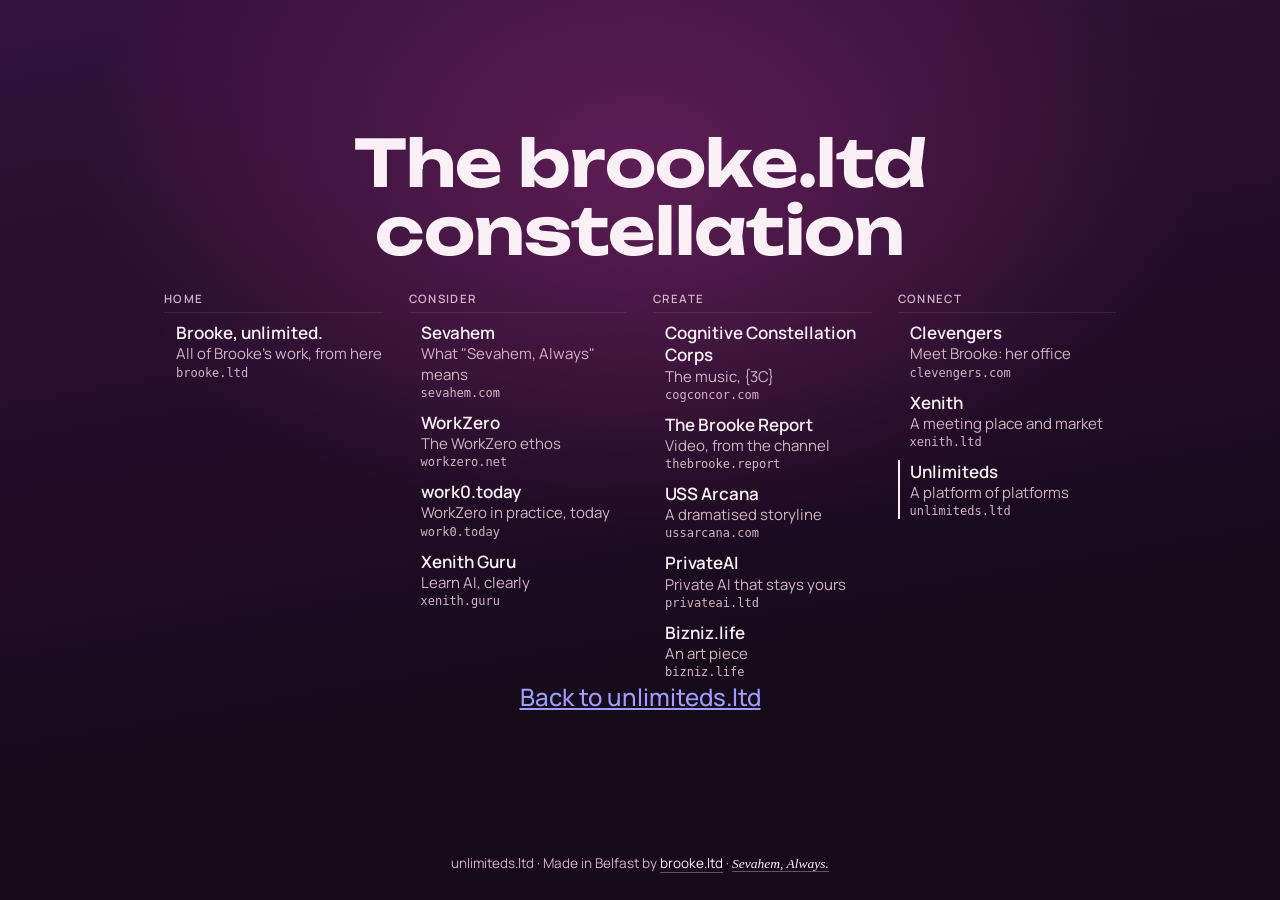
==== constellation/index.html @ 7f58b15d "The constellation index as Brooke accepted it (claude) Grouped under Consider / Create / Connect wit" ====
<!doctype html>
<html lang="en-GB">
<head>
<meta charset="utf-8">
<meta name="viewport" content="width=device-width, initial-scale=1">
<meta http-equiv="Content-Security-Policy" content="default-src 'none'; style-src 'self'; img-src 'self'; font-src 'self'; base-uri 'none'; form-action 'none'">
<meta name="referrer" content="no-referrer">
<title>The brooke.ltd constellation</title>
<meta name="description" content="The brooke.ltd constellation: every site in the family, grouped under Consider, Create and Connect, with brooke.ltd at home.">
<link rel="canonical" href="https://unlimiteds.ltd/constellation/">
<link rel="icon" href="/assets/icon.svg" type="image/svg+xml">
<meta property="og:title" content="The brooke.ltd constellation">
<meta property="og:description" content="The brooke.ltd constellation: every site in the family, grouped under Consider, Create and Connect, with brooke.ltd at home.">
<meta property="og:url" content="https://unlimiteds.ltd/constellation/">
<meta name="theme-color" content="#170a1b">
<link rel="stylesheet" href="/assets/site.css">
</head>
<body>
<main class="mapmain">
  <h1>The brooke.ltd constellation</h1>
  <nav class="constellation map" aria-label="The brooke.ltd constellation"><h2>Part of the brooke.ltd constellation</h2><div class="groups"><section><h3>Home</h3><ul><li><a href="https://brooke.ltd/"><b>Brooke, unlimited.</b><span class="w">All of Brooke's work, from here</span><small>brooke.ltd</small></a></li></ul></section><section><h3>Consider</h3><ul><li><a href="https://sevahem.com/"><b>Sevahem</b><span class="w">What &quot;Sevahem, Always&quot; means</span><small>sevahem.com</small></a></li><li><a href="https://workzero.net/"><b>WorkZero</b><span class="w">The WorkZero ethos</span><small>workzero.net</small></a></li><li><a href="https://work0.today/"><b>work0.today</b><span class="w">WorkZero in practice, today</span><small>work0.today</small></a></li><li><a href="https://xenith.guru/"><b>Xenith Guru</b><span class="w">Learn AI, clearly</span><small>xenith.guru</small></a></li></ul></section><section><h3>Create</h3><ul><li><a href="https://cogconcor.com/"><b>Cognitive Constellation Corps</b><span class="w">The music, {3C}</span><small>cogconcor.com</small></a></li><li><a href="https://thebrooke.report/"><b>The Brooke Report</b><span class="w">Video, from the channel</span><small>thebrooke.report</small></a></li><li><a href="https://ussarcana.com/"><b>USS Arcana</b><span class="w">A dramatised storyline</span><small>ussarcana.com</small></a></li><li><a href="https://privateai.ltd/"><b>PrivateAI</b><span class="w">Private AI that stays yours</span><small>privateai.ltd</small></a></li><li><a href="https://bizniz.life/"><b>Bizniz.life</b><span class="w">An art piece</span><small>bizniz.life</small></a></li></ul></section><section><h3>Connect</h3><ul><li><a href="https://clevengers.com/"><b>Clevengers</b><span class="w">Meet Brooke: her office</span><small>clevengers.com</small></a></li><li><a href="https://xenith.ltd/"><b>Xenith</b><span class="w">A meeting place and market</span><small>xenith.ltd</small></a></li><li><span class="here" aria-current="page"><b>Unlimiteds</b><span class="w">A platform of platforms</span><small>unlimiteds.ltd</small></span></li></ul></section></div></nav>
  <p class="tag"><a href="/">Back to unlimiteds.ltd</a></p>
</main>
<footer>unlimiteds.ltd &middot; Made in Belfast by <a href="https://brooke.ltd/">brooke.ltd</a> &middot; <a class="sign" href="https://sevahem.com/">Sevahem, Always.</a></footer>
</body>
</html>
---- assets/site.css ----
/* unlimiteds.ltd holding page. Generated by holding.mjs (estate-sites, claude). Edit the generator, not this file. */
/* Fonts: Unbounded and Manrope, SIL Open Font License 1.1, served from this site (licences in /assets/fonts). */
@font-face{font-family:"Unbounded";font-style:normal;font-weight:200 900;font-display:swap;src:url(/assets/fonts/unbounded.woff2) format("woff2")}
@font-face{font-family:"Manrope";font-style:normal;font-weight:200 800;font-display:swap;src:url(/assets/fonts/manrope.woff2) format("woff2")}
:root{--head:"Unbounded",ui-sans-serif,system-ui,sans-serif;--body:"Manrope",ui-sans-serif,system-ui,-apple-system,"Segoe UI",Roboto,Arial,sans-serif;--ground:#170a1b;--ground-2:#35123d;--glow:#5e1d55;--ink:#fbf0f6;--muted:#d2b3c6;--a:#ff8a6b;--b:#f1d27a;--b2:#c9a227;--pill:#f1d27a;--surface:rgba(255,255,255,.045);--line:rgba(255,255,255,.09);--pill-line:rgba(241,210,122,.45);--under:rgba(255,255,255,.3);color-scheme:dark}
*{box-sizing:border-box}
html{background:var(--ground)}
body{margin:0;color:var(--ink);font-family:var(--body);background:radial-gradient(900px 600px at 50% 18%,var(--glow) 0%,transparent 62%),linear-gradient(170deg,var(--ground-2),var(--ground) 70%);display:flex;flex-direction:column;min-height:100vh;-webkit-font-smoothing:antialiased}
main{flex:1;display:flex;flex-direction:column;align-items:center;justify-content:center;text-align:center;padding:56px 20px 32px}
.mark{width:168px;height:168px;margin-bottom:28px;overflow:visible}
.mark .core{animation:glow 3.5s ease-in-out infinite}
@keyframes drift-a{0%,100%{transform:translateX(0)}50%{transform:translateX(10px)}}
@keyframes drift-b{0%,100%{transform:translateX(0)}50%{transform:translateX(-10px)}}
@keyframes glow{0%,100%{opacity:1}50%{opacity:.55}}
.mark .ring-a{transform-origin:166px 256px;animation:drift-a 7s ease-in-out infinite}.mark .ring-b{transform-origin:346px 256px;animation:drift-b 7s ease-in-out infinite}
@media (prefers-reduced-motion:reduce){.mark *{animation:none!important;opacity:1}.mark .wave{opacity:0}}
.eyebrow{font-family:ui-monospace,"Cascadia Mono","SFMono-Regular",Consolas,monospace;font-size:14px;letter-spacing:.1em;color:var(--a);margin:0 0 10px}
.soon{display:inline-block;font-size:13px;font-weight:600;letter-spacing:.14em;text-transform:uppercase;color:var(--pill);border:1px solid var(--pill-line);border-radius:999px;padding:6px 14px;margin-bottom:22px}
h1{font-family:var(--head);font-size:clamp(34.4px,6.88vw,65px);line-height:1.05;margin:0 0 18px;letter-spacing:-.01em;font-weight:650;text-wrap:balance;max-width:14em}
.tag{font-family:var(--body);font-size:clamp(19px,2.6vw,24px);margin:0 0 14px;font-weight:500;max-width:30em;text-wrap:balance}
.tag.serif{font-size:clamp(24px,3.4vw,32px)}
.lede{max-width:34em;color:var(--muted);font-size:17px;line-height:1.6;margin:0 auto 40px;text-wrap:pretty}
.points{display:grid;grid-template-columns:repeat(3,minmax(0,220px));gap:16px;justify-content:center;width:100%;margin:0;padding:0;list-style:none}
.point{background:var(--surface);border:1px solid var(--line);border-radius:14px;padding:18px 18px 16px;text-align:left}
.point b{display:block;font-family:var(--head);font-size:16px;font-weight:600;margin-bottom:4px}
.point b i{font-style:normal;color:var(--a);margin-right:6px}
.point p{margin:0;color:var(--muted);font-size:14.5px;line-height:1.5}
.onward{margin:28px auto 0;max-width:40em;color:var(--muted);font-size:15.5px;line-height:1.7;text-wrap:balance}
.onward a{color:var(--ink);text-decoration:none;border-bottom:1px solid var(--under);overflow-wrap:anywhere}
.onward a:hover{border-bottom-color:var(--ink)}
nav.constellation{width:100%;max-width:62rem;margin:40px auto 0;padding:26px 20px 0;border-top:1px solid var(--line);text-align:left}
nav.constellation h2{font-family:var(--body);font-size:12px;font-weight:600;letter-spacing:.14em;text-transform:uppercase;color:var(--muted);margin:0 0 16px;text-align:center}
nav.constellation h2 a{color:inherit;text-decoration:none;border-bottom:1px solid var(--under)}
nav.constellation h2 a:hover{color:var(--ink)}
nav.constellation .groups{display:grid;grid-template-columns:repeat(auto-fit,minmax(min(100%,12.5rem),1fr));gap:18px 26px}
nav.constellation section{min-width:0}
nav.constellation h3{font-family:var(--body);font-size:11.5px;font-weight:600;letter-spacing:.12em;text-transform:uppercase;color:var(--muted);margin:0 0 8px;padding-bottom:6px;border-bottom:1px solid var(--line)}
nav.constellation ul{list-style:none;margin:0;padding:0;display:grid;gap:10px}
nav.constellation li a,nav.constellation li .here{display:block;text-decoration:none;color:var(--ink);padding:1px 0 1px 10px;border-left:2px solid transparent}
nav.constellation li .here{border-left-color:var(--ink)}
nav.constellation b{display:block;font-weight:600;font-size:14.5px;line-height:1.3}
nav.constellation .w{display:block;color:var(--muted);font-size:13.5px;line-height:1.35}
nav.constellation small{display:block;font-family:ui-monospace,"Cascadia Mono","SFMono-Regular",Consolas,monospace;font-size:12px;color:var(--muted);margin-top:1px}
nav.constellation li a:hover b{text-decoration:underline;text-underline-offset:3px}
nav.constellation li a:focus-visible{outline:2px solid var(--ink);outline-offset:2px;border-radius:2px}
nav.constellation.map{border-top:0;margin-top:8px;padding-top:0}
nav.constellation.map h2{display:none}
nav.constellation.map b{font-size:17px}
nav.constellation.map .w{font-size:15px}
footer a.sign{border-bottom:1px solid var(--under)}
footer{text-align:center;color:var(--muted);font-size:13.5px;padding:22px 20px 28px}
footer a{color:var(--ink);text-decoration:none;border-bottom:1px solid var(--under)}
footer .sign{font-family:"Iowan Old Style", "Palatino Linotype", Palatino, "Book Antiqua", Georgia, serif;font-style:italic}
a:focus-visible{outline:2px solid var(--b);outline-offset:3px;border-radius:2px}
@media (max-width:720px){.points{grid-template-columns:1fr;max-width:360px}.mark{width:132px;height:132px}}
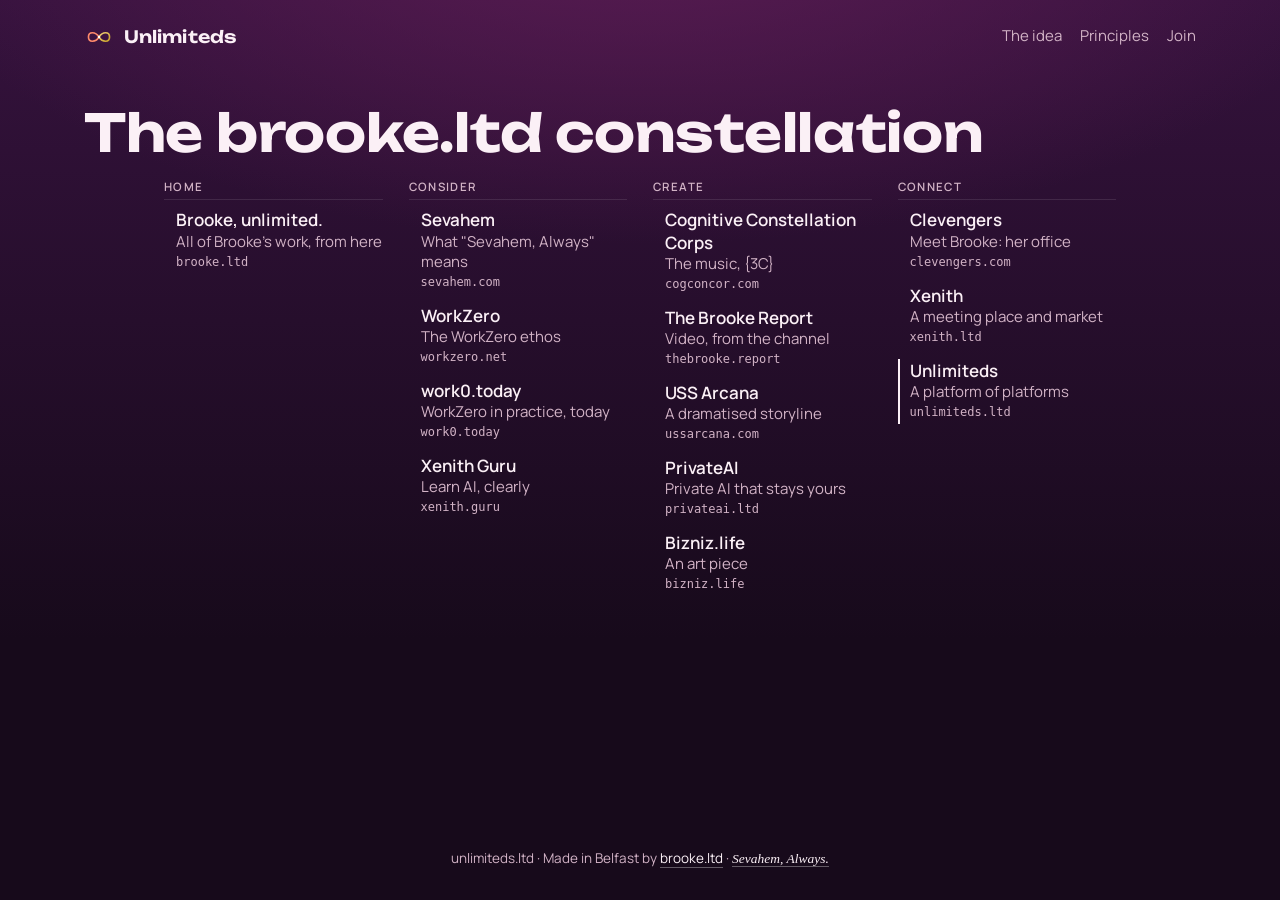
==== commit f5988908: "unlimiteds.ltd v1: a platform of platforms (claude) Built by estate-sites from Brooke's words and he" ====
--- a/constellation/index.html
+++ b/constellation/index.html
@@ -5,22 +5,27 @@
 <meta name="viewport" content="width=device-width, initial-scale=1">
 <meta http-equiv="Content-Security-Policy" content="default-src 'none'; style-src 'self'; img-src 'self'; font-src 'self'; base-uri 'none'; form-action 'none'">
 <meta name="referrer" content="no-referrer">
-<title>The brooke.ltd constellation</title>
+<title>The brooke.ltd constellation · Unlimiteds</title>
 <meta name="description" content="The brooke.ltd constellation: every site in the family, grouped under Consider, Create and Connect, with brooke.ltd at home.">
 <link rel="canonical" href="https://unlimiteds.ltd/constellation/">
 <link rel="icon" href="/assets/icon.svg" type="image/svg+xml">
-<meta property="og:title" content="The brooke.ltd constellation">
+<meta property="og:title" content="The brooke.ltd constellation · Unlimiteds">
 <meta property="og:description" content="The brooke.ltd constellation: every site in the family, grouped under Consider, Create and Connect, with brooke.ltd at home.">
 <meta property="og:url" content="https://unlimiteds.ltd/constellation/">
 <meta name="theme-color" content="#170a1b">
 <link rel="stylesheet" href="/assets/site.css">
 </head>
 <body>
-<main class="mapmain">
-  <h1>The brooke.ltd constellation</h1>
-  <nav class="constellation map" aria-label="The brooke.ltd constellation"><h2>Part of the brooke.ltd constellation</h2><div class="groups"><section><h3>Home</h3><ul><li><a href="https://brooke.ltd/"><b>Brooke, unlimited.</b><span class="w">All of Brooke's work, from here</span><small>brooke.ltd</small></a></li></ul></section><section><h3>Consider</h3><ul><li><a href="https://sevahem.com/"><b>Sevahem</b><span class="w">What &quot;Sevahem, Always&quot; means</span><small>sevahem.com</small></a></li><li><a href="https://workzero.net/"><b>WorkZero</b><span class="w">The WorkZero ethos</span><small>workzero.net</small></a></li><li><a href="https://work0.today/"><b>work0.today</b><span class="w">WorkZero in practice, today</span><small>work0.today</small></a></li><li><a href="https://xenith.guru/"><b>Xenith Guru</b><span class="w">Learn AI, clearly</span><small>xenith.guru</small></a></li></ul></section><section><h3>Create</h3><ul><li><a href="https://cogconcor.com/"><b>Cognitive Constellation Corps</b><span class="w">The music, {3C}</span><small>cogconcor.com</small></a></li><li><a href="https://thebrooke.report/"><b>The Brooke Report</b><span class="w">Video, from the channel</span><small>thebrooke.report</small></a></li><li><a href="https://ussarcana.com/"><b>USS Arcana</b><span class="w">A dramatised storyline</span><small>ussarcana.com</small></a></li><li><a href="https://privateai.ltd/"><b>PrivateAI</b><span class="w">Private AI that stays yours</span><small>privateai.ltd</small></a></li><li><a href="https://bizniz.life/"><b>Bizniz.life</b><span class="w">An art piece</span><small>bizniz.life</small></a></li></ul></section><section><h3>Connect</h3><ul><li><a href="https://clevengers.com/"><b>Clevengers</b><span class="w">Meet Brooke: her office</span><small>clevengers.com</small></a></li><li><a href="https://xenith.ltd/"><b>Xenith</b><span class="w">A meeting place and market</span><small>xenith.ltd</small></a></li><li><span class="here" aria-current="page"><b>Unlimiteds</b><span class="w">A platform of platforms</span><small>unlimiteds.ltd</small></span></li></ul></section></div></nav>
-  <p class="tag"><a href="/">Back to unlimiteds.ltd</a></p>
+<a class="skip" href="#main">Skip to content</a>
+<header class="top">
+<a class="brand" href="/"><svg class="" viewBox="0 0 512 512" aria-hidden="true" focusable="false" xmlns="http://www.w3.org/2000/svg"><defs><linearGradient id="g-brand" x1="0" y1="0" x2="1" y2="1"><stop offset="0" stop-color="#f1d27a"/><stop offset="1" stop-color="#c9a227"/></linearGradient></defs><path class="ring-a" d="M256 256 C 196 160, 76 160, 76 256 C 76 352, 196 352, 256 256" fill="none" stroke="#ff8a6b" stroke-width="28" stroke-linecap="round"/><path class="ring-b" d="M256 256 C 316 160, 436 160, 436 256 C 436 352, 316 352, 256 256" fill="none" stroke="url(#g-brand)" stroke-width="28" stroke-linecap="round"/><circle class="core" cx="256" cy="256" r="20" fill="#ffffff"/></svg><span>Unlimiteds</span></a>
+<nav class="site" aria-label="Unlimiteds"><ul><li><a href="/idea/">The idea</a></li><li><a href="/principles/">Principles</a></li><li><a href="/join/">Join</a></li></ul></nav>
+</header>
+<main id="main" tabindex="-1">
+<h1>The brooke.ltd constellation</h1>
+<nav class="constellation map" aria-label="The brooke.ltd constellation"><h2>Part of the brooke.ltd constellation</h2><div class="groups"><section><h3>Home</h3><ul><li><a href="https://brooke.ltd/"><b>Brooke, unlimited.</b><span class="w">All of Brooke's work, from here</span><small>brooke.ltd</small></a></li></ul></section><section><h3>Consider</h3><ul><li><a href="https://sevahem.com/"><b>Sevahem</b><span class="w">What &quot;Sevahem, Always&quot; means</span><small>sevahem.com</small></a></li><li><a href="https://workzero.net/"><b>WorkZero</b><span class="w">The WorkZero ethos</span><small>workzero.net</small></a></li><li><a href="https://work0.today/"><b>work0.today</b><span class="w">WorkZero in practice, today</span><small>work0.today</small></a></li><li><a href="https://xenith.guru/"><b>Xenith Guru</b><span class="w">Learn AI, clearly</span><small>xenith.guru</small></a></li></ul></section><section><h3>Create</h3><ul><li><a href="https://cogconcor.com/"><b>Cognitive Constellation Corps</b><span class="w">The music, {3C}</span><small>cogconcor.com</small></a></li><li><a href="https://thebrooke.report/"><b>The Brooke Report</b><span class="w">Video, from the channel</span><small>thebrooke.report</small></a></li><li><a href="https://ussarcana.com/"><b>USS Arcana</b><span class="w">A dramatised storyline</span><small>ussarcana.com</small></a></li><li><a href="https://privateai.ltd/"><b>PrivateAI</b><span class="w">Private AI that stays yours</span><small>privateai.ltd</small></a></li><li><a href="https://bizniz.life/"><b>Bizniz.life</b><span class="w">An art piece</span><small>bizniz.life</small></a></li></ul></section><section><h3>Connect</h3><ul><li><a href="https://clevengers.com/"><b>Clevengers</b><span class="w">Meet Brooke: her office</span><small>clevengers.com</small></a></li><li><a href="https://xenith.ltd/"><b>Xenith</b><span class="w">A meeting place and market</span><small>xenith.ltd</small></a></li><li><span class="here" aria-current="page"><b>Unlimiteds</b><span class="w">A platform of platforms</span><small>unlimiteds.ltd</small></span></li></ul></section></div></nav>
 </main>
+
 <footer>unlimiteds.ltd &middot; Made in Belfast by <a href="https://brooke.ltd/">brooke.ltd</a> &middot; <a class="sign" href="https://sevahem.com/">Sevahem, Always.</a></footer>
 </body>
 </html>
--- a/assets/site.css
+++ b/assets/site.css
@@ -1,33 +1,85 @@
-/* unlimiteds.ltd holding page. Generated by holding.mjs (estate-sites, claude). Edit the generator, not this file. */
+/* unlimiteds.ltd. Generated by site.mjs (estate-sites, claude). Edit the generator or the content module, not this file. */
 /* Fonts: Unbounded and Manrope, SIL Open Font License 1.1, served from this site (licences in /assets/fonts). */
 @font-face{font-family:"Unbounded";font-style:normal;font-weight:200 900;font-display:swap;src:url(/assets/fonts/unbounded.woff2) format("woff2")}
 @font-face{font-family:"Manrope";font-style:normal;font-weight:200 800;font-display:swap;src:url(/assets/fonts/manrope.woff2) format("woff2")}
-:root{--head:"Unbounded",ui-sans-serif,system-ui,sans-serif;--body:"Manrope",ui-sans-serif,system-ui,-apple-system,"Segoe UI",Roboto,Arial,sans-serif;--ground:#170a1b;--ground-2:#35123d;--glow:#5e1d55;--ink:#fbf0f6;--muted:#d2b3c6;--a:#ff8a6b;--b:#f1d27a;--b2:#c9a227;--pill:#f1d27a;--surface:rgba(255,255,255,.045);--line:rgba(255,255,255,.09);--pill-line:rgba(241,210,122,.45);--under:rgba(255,255,255,.3);color-scheme:dark}
+:root{--head:"Unbounded",ui-sans-serif,system-ui,sans-serif;--body:"Manrope",ui-sans-serif,system-ui,-apple-system,"Segoe UI",Roboto,Arial,sans-serif;--mono:ui-monospace,"Cascadia Mono","SFMono-Regular",Consolas,monospace;--ground:#170a1b;--ground-2:#35123d;--glow:#5e1d55;--ink:#fbf0f6;--muted:#d2b3c6;--a:#ff8a6b;--b:#f1d27a;--b2:#c9a227;--pill:#f1d27a;--surface:rgba(255,255,255,.045);--surface-2:rgba(255,255,255,.075);--line:rgba(255,255,255,.1);--under:rgba(255,255,255,.32);--wide:72rem;--read:40rem;color-scheme:dark}
 *{box-sizing:border-box}
-html{background:var(--ground)}
-body{margin:0;color:var(--ink);font-family:var(--body);background:radial-gradient(900px 600px at 50% 18%,var(--glow) 0%,transparent 62%),linear-gradient(170deg,var(--ground-2),var(--ground) 70%);display:flex;flex-direction:column;min-height:100vh;-webkit-font-smoothing:antialiased}
-main{flex:1;display:flex;flex-direction:column;align-items:center;justify-content:center;text-align:center;padding:56px 20px 32px}
-.mark{width:168px;height:168px;margin-bottom:28px;overflow:visible}
+html{background:var(--ground);-webkit-text-size-adjust:100%}
+body{margin:0;color:var(--ink);font-family:var(--body);font-size:17px;line-height:1.65;background:radial-gradient(1100px 520px at 50% -120px,var(--glow) 0%,transparent 70%),linear-gradient(180deg,var(--ground-2),var(--ground) 640px);background-repeat:no-repeat;min-height:100vh;display:flex;flex-direction:column;-webkit-font-smoothing:antialiased}
+a{color:inherit}
+a:focus-visible{outline:2px solid var(--b);outline-offset:3px;border-radius:3px}
+.skip{position:absolute;left:12px;top:-60px;background:var(--ink);color:var(--ground);padding:8px 14px;border-radius:8px;text-decoration:none;font-weight:600;z-index:9}
+.skip:focus{top:12px}
+header.top{width:100%;max-width:var(--wide);margin:0 auto;padding:18px 20px;display:flex;align-items:center;justify-content:space-between;gap:12px 24px;flex-wrap:wrap}
+.brand{display:flex;align-items:center;gap:10px;text-decoration:none;font-family:var(--head);font-weight:600;font-size:17px;letter-spacing:.005em}
+.brand svg{width:30px;height:30px;flex:none}
+nav.site ul{list-style:none;margin:0;padding:0;display:flex;flex-wrap:wrap;gap:4px 18px;font-size:15px}
+nav.site a{text-decoration:none;color:var(--muted);padding:6px 0;display:inline-block;border-bottom:1px solid transparent}
+nav.site a:hover{color:var(--ink);border-bottom-color:var(--under)}
+nav.site a[aria-current]{color:var(--ink);border-bottom-color:var(--a)}
+main{flex:1;width:100%;max-width:var(--wide);margin:0 auto;padding:20px 20px 40px}
+main:focus{outline:none}
+h1,h2,h3{font-family:var(--head);line-height:1.12;letter-spacing:-.005em;text-wrap:balance}
+h1{font-size:clamp(29.2px,4.82vw,52px);font-weight:650;margin:.2em 0 .35em;max-width:18em}
+h2{font-size:clamp(23px,3vw,30px);font-weight:600;margin:2.2em 0 .6em}
+h3{font-size:19px;font-weight:600;margin:1.6em 0 .4em}
+p{margin:0 0 1em}
+.read{max-width:var(--read)}
+.lede{font-size:clamp(18px,2.1vw,21px);line-height:1.55;color:var(--ink);max-width:36em}
+.muted{color:var(--muted)}
+.eyebrow{font-family:var(--mono);font-size:13px;letter-spacing:.1em;color:var(--a);margin:0}
+.crumbs{font-size:14px;color:var(--muted);margin:6px 0 0}
+.crumbs a{color:var(--muted);text-decoration:none;border-bottom:1px solid var(--line)}
+.crumbs a:hover{color:var(--ink)}
+.hero{display:flex;flex-direction:column;align-items:flex-start;padding:28px 0 8px}
+.hero .mark{width:120px;height:120px;margin:0 0 18px;overflow:visible}
 .mark .core{animation:glow 3.5s ease-in-out infinite}
 @keyframes drift-a{0%,100%{transform:translateX(0)}50%{transform:translateX(10px)}}
 @keyframes drift-b{0%,100%{transform:translateX(0)}50%{transform:translateX(-10px)}}
 @keyframes glow{0%,100%{opacity:1}50%{opacity:.55}}
 .mark .ring-a{transform-origin:166px 256px;animation:drift-a 7s ease-in-out infinite}.mark .ring-b{transform-origin:346px 256px;animation:drift-b 7s ease-in-out infinite}
 @media (prefers-reduced-motion:reduce){.mark *{animation:none!important;opacity:1}.mark .wave{opacity:0}}
-.eyebrow{font-family:ui-monospace,"Cascadia Mono","SFMono-Regular",Consolas,monospace;font-size:14px;letter-spacing:.1em;color:var(--a);margin:0 0 10px}
-.soon{display:inline-block;font-size:13px;font-weight:600;letter-spacing:.14em;text-transform:uppercase;color:var(--pill);border:1px solid var(--pill-line);border-radius:999px;padding:6px 14px;margin-bottom:22px}
-h1{font-family:var(--head);font-size:clamp(34.4px,6.88vw,65px);line-height:1.05;margin:0 0 18px;letter-spacing:-.01em;font-weight:650;text-wrap:balance;max-width:14em}
-.tag{font-family:var(--body);font-size:clamp(19px,2.6vw,24px);margin:0 0 14px;font-weight:500;max-width:30em;text-wrap:balance}
-.tag.serif{font-size:clamp(24px,3.4vw,32px)}
-.lede{max-width:34em;color:var(--muted);font-size:17px;line-height:1.6;margin:0 auto 40px;text-wrap:pretty}
-.points{display:grid;grid-template-columns:repeat(3,minmax(0,220px));gap:16px;justify-content:center;width:100%;margin:0;padding:0;list-style:none}
-.point{background:var(--surface);border:1px solid var(--line);border-radius:14px;padding:18px 18px 16px;text-align:left}
-.point b{display:block;font-family:var(--head);font-size:16px;font-weight:600;margin-bottom:4px}
-.point b i{font-style:normal;color:var(--a);margin-right:6px}
-.point p{margin:0;color:var(--muted);font-size:14.5px;line-height:1.5}
-.onward{margin:28px auto 0;max-width:40em;color:var(--muted);font-size:15.5px;line-height:1.7;text-wrap:balance}
-.onward a{color:var(--ink);text-decoration:none;border-bottom:1px solid var(--under);overflow-wrap:anywhere}
-.onward a:hover{border-bottom-color:var(--ink)}
+.doors{display:grid;grid-template-columns:repeat(auto-fit,minmax(min(100%,250px),1fr));gap:16px;margin:28px 0 8px;padding:0;list-style:none}
+.door{background:var(--surface);border:1px solid var(--line);border-radius:16px;padding:20px 20px 18px;display:flex;flex-direction:column;gap:6px}
+.door a{text-decoration:none}
+.door h2,.door h3{margin:0;font-size:20px}
+.door h2 a::after,.door h3 a::after{content:" \2192";color:var(--a)}
+.door p{margin:0;color:var(--muted);font-size:15.5px;line-height:1.55}
+.grid{list-style:none;margin:18px 0 0;padding:0;display:grid;grid-template-columns:repeat(auto-fill,minmax(min(100%,168px),1fr));gap:22px 18px}
+.card a{text-decoration:none;display:block}
+.card img,.card .tile{width:100%;height:auto;aspect-ratio:1/1;border-radius:8px;display:block;background:var(--surface-2);border:1px solid var(--line);object-fit:cover}
+.card .tile{display:flex;align-items:center;justify-content:center;padding:14px;text-align:center;font-family:var(--head);font-size:15px;line-height:1.25;color:var(--ink)}
+.card b{display:block;font-family:var(--head);font-weight:600;font-size:15.5px;line-height:1.3;margin-top:9px}
+.card a:hover b{text-decoration:underline;text-decoration-color:var(--a);text-underline-offset:3px}
+.card span{display:block;color:var(--muted);font-size:13.5px;line-height:1.4;margin-top:2px}
+.card span.badge{display:inline-block;color:var(--a);font-size:11.5px;margin-top:6px}
+.badge{font-family:var(--mono);font-size:11.5px;letter-spacing:.06em;color:var(--a);border:1px solid var(--line);border-radius:999px;padding:1px 8px;display:inline-block;margin-top:5px}
+.release{display:grid;grid-template-columns:minmax(0,340px) minmax(0,1fr);gap:28px 40px;align-items:start;margin-top:14px}
+.release .cover img,.release .cover .tile{width:100%;height:auto;aspect-ratio:1/1;border-radius:10px;border:1px solid var(--line);display:block;background:var(--surface-2)}
+.release .cover .tile{display:flex;align-items:center;justify-content:center;padding:24px;text-align:center;font-family:var(--head);font-size:22px;line-height:1.2}
+.release h1{margin-top:.05em}
+dl.facts{display:grid;grid-template-columns:fit-content(13em) minmax(0,1fr);gap:4px 16px;margin:14px 0 18px;font-size:15px}
+dl.facts dt{color:var(--muted)}
+dl.facts dd{margin:0;font-variant-numeric:tabular-nums;overflow-wrap:anywhere}
+ul.links{list-style:none;margin:6px 0 0;padding:0;display:flex;flex-wrap:wrap;gap:8px}
+ul.links a{display:inline-block;text-decoration:none;border:1px solid var(--line);background:var(--surface);border-radius:999px;padding:6px 14px;font-size:14.5px}
+ul.links a:hover{border-color:var(--a)}
+figure.words{margin:26px 0;padding:4px 0 4px 20px;border-left:2px solid var(--a);max-width:var(--read)}
+figure.words blockquote{margin:0}
+figure.words p{margin:0 0 .7em}
+figure.words figcaption{color:var(--muted);font-size:14px;margin-top:10px}
+ol.tracks{margin:10px 0 0;padding:0;list-style:none;max-width:var(--read);counter-reset:t}
+ol.tracks li{display:flex;gap:12px;align-items:baseline;padding:7px 0;border-bottom:1px solid var(--line);font-size:15.5px}
+ol.tracks li::before{counter-increment:t;content:counter(t);color:var(--muted);font-variant-numeric:tabular-nums;min-width:1.6em;text-align:right;font-size:14px}
+ol.tracks .t{flex:1}
+ol.tracks .d{color:var(--muted);font-variant-numeric:tabular-nums;font-size:14px}
+.pager{display:flex;justify-content:space-between;gap:16px;flex-wrap:wrap;margin:40px 0 0;padding-top:16px;border-top:1px solid var(--line);font-size:15px}
+.pager a{text-decoration:none;color:var(--muted)}
+.pager a:hover{color:var(--ink)}
+.note{font-size:14.5px;color:var(--muted);max-width:var(--read)}
+.inline a,.read a,.lede a,.note a,dl.facts a{text-decoration:none;border-bottom:1px solid var(--under)}
+.inline a:hover,.read a:hover,.note a:hover,dl.facts a:hover{border-bottom-color:var(--ink)}
+hr.soft{border:0;border-top:1px solid var(--line);margin:40px 0}
 nav.constellation{width:100%;max-width:62rem;margin:40px auto 0;padding:26px 20px 0;border-top:1px solid var(--line);text-align:left}
 nav.constellation h2{font-family:var(--body);font-size:12px;font-weight:600;letter-spacing:.14em;text-transform:uppercase;color:var(--muted);margin:0 0 16px;text-align:center}
 nav.constellation h2 a{color:inherit;text-decoration:none;border-bottom:1px solid var(--under)}
@@ -48,8 +100,18 @@
 nav.constellation.map b{font-size:17px}
 nav.constellation.map .w{font-size:15px}
 footer a.sign{border-bottom:1px solid var(--under)}
-footer{text-align:center;color:var(--muted);font-size:13.5px;padding:22px 20px 28px}
+footer{text-align:center;color:var(--muted);font-size:13.5px;padding:18px 20px 30px}
 footer a{color:var(--ink);text-decoration:none;border-bottom:1px solid var(--under)}
 footer .sign{font-family:"Iowan Old Style", "Palatino Linotype", Palatino, "Book Antiqua", Georgia, serif;font-style:italic}
-a:focus-visible{outline:2px solid var(--b);outline-offset:3px;border-radius:2px}
-@media (max-width:720px){.points{grid-template-columns:1fr;max-width:360px}.mark{width:132px;height:132px}}
+@media (max-width:760px){.release{grid-template-columns:1fr}.release .cover{max-width:340px}header.top{padding:14px 20px}.hero .mark{width:96px;height:96px}}
+.grid.platforms{grid-template-columns:repeat(auto-fill,minmax(min(100%,240px),1fr))}
+.card.platform a{display:flex;flex-direction:column;gap:4px;padding:16px 18px;height:100%;background:var(--surface);border:1px solid var(--line);border-radius:14px}
+.card.platform a:hover{border-color:var(--a)}
+.card.platform b{margin-top:0}
+.card.platform b{font-family:var(--body);font-weight:800;font-size:17px;color:var(--ink)}
+.card.platform .words{color:var(--a);font-size:15px}
+.card.platform .domain{font-family:var(--mono);font-size:13px;color:var(--muted)}
+figure.words.brief{border-left:0;padding-left:0;margin:22px 0 0}
+figure.words.subtitle p{font-family:var(--head);font-size:17px}
+figure.words.brief p{font-family:var(--head);font-size:clamp(18px,2.4vw,23px);line-height:1.45;color:var(--ink)}
+h2 .n{font-family:var(--mono);color:var(--a);font-size:.8em;margin-right:.3em}
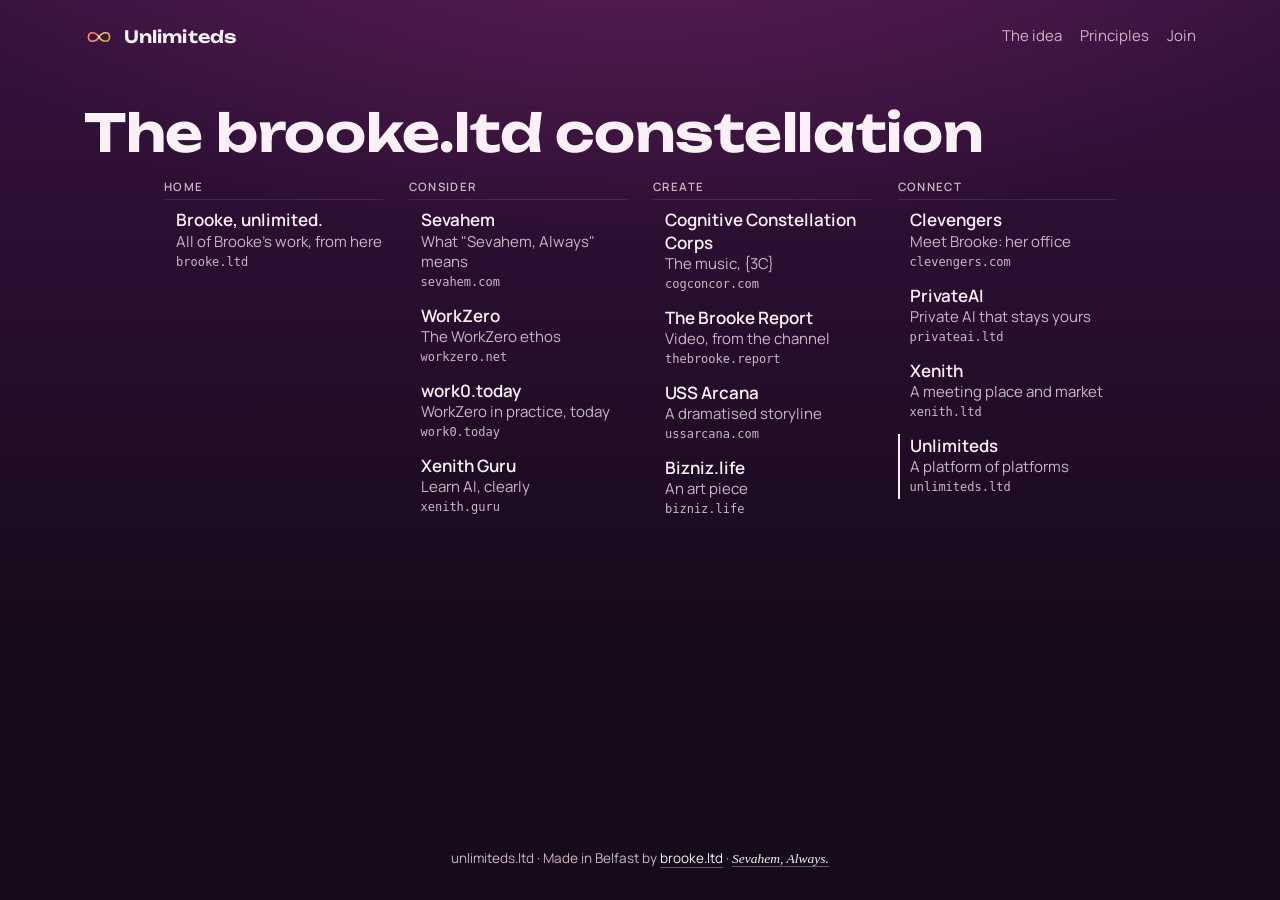
==== commit 7893e47e: "rebuilt: the constellation index moves PrivateAI to Connect, under Clevengers (claude) Built from es" ====
--- a/constellation/index.html
+++ b/constellation/index.html
@@ -23,7 +23,7 @@
 </header>
 <main id="main" tabindex="-1">
 <h1>The brooke.ltd constellation</h1>
-<nav class="constellation map" aria-label="The brooke.ltd constellation"><h2>Part of the brooke.ltd constellation</h2><div class="groups"><section><h3>Home</h3><ul><li><a href="https://brooke.ltd/"><b>Brooke, unlimited.</b><span class="w">All of Brooke's work, from here</span><small>brooke.ltd</small></a></li></ul></section><section><h3>Consider</h3><ul><li><a href="https://sevahem.com/"><b>Sevahem</b><span class="w">What &quot;Sevahem, Always&quot; means</span><small>sevahem.com</small></a></li><li><a href="https://workzero.net/"><b>WorkZero</b><span class="w">The WorkZero ethos</span><small>workzero.net</small></a></li><li><a href="https://work0.today/"><b>work0.today</b><span class="w">WorkZero in practice, today</span><small>work0.today</small></a></li><li><a href="https://xenith.guru/"><b>Xenith Guru</b><span class="w">Learn AI, clearly</span><small>xenith.guru</small></a></li></ul></section><section><h3>Create</h3><ul><li><a href="https://cogconcor.com/"><b>Cognitive Constellation Corps</b><span class="w">The music, {3C}</span><small>cogconcor.com</small></a></li><li><a href="https://thebrooke.report/"><b>The Brooke Report</b><span class="w">Video, from the channel</span><small>thebrooke.report</small></a></li><li><a href="https://ussarcana.com/"><b>USS Arcana</b><span class="w">A dramatised storyline</span><small>ussarcana.com</small></a></li><li><a href="https://privateai.ltd/"><b>PrivateAI</b><span class="w">Private AI that stays yours</span><small>privateai.ltd</small></a></li><li><a href="https://bizniz.life/"><b>Bizniz.life</b><span class="w">An art piece</span><small>bizniz.life</small></a></li></ul></section><section><h3>Connect</h3><ul><li><a href="https://clevengers.com/"><b>Clevengers</b><span class="w">Meet Brooke: her office</span><small>clevengers.com</small></a></li><li><a href="https://xenith.ltd/"><b>Xenith</b><span class="w">A meeting place and market</span><small>xenith.ltd</small></a></li><li><span class="here" aria-current="page"><b>Unlimiteds</b><span class="w">A platform of platforms</span><small>unlimiteds.ltd</small></span></li></ul></section></div></nav>
+<nav class="constellation map" aria-label="The brooke.ltd constellation"><h2>Part of the brooke.ltd constellation</h2><div class="groups"><section><h3>Home</h3><ul><li><a href="https://brooke.ltd/"><b>Brooke, unlimited.</b><span class="w">All of Brooke's work, from here</span><small>brooke.ltd</small></a></li></ul></section><section><h3>Consider</h3><ul><li><a href="https://sevahem.com/"><b>Sevahem</b><span class="w">What &quot;Sevahem, Always&quot; means</span><small>sevahem.com</small></a></li><li><a href="https://workzero.net/"><b>WorkZero</b><span class="w">The WorkZero ethos</span><small>workzero.net</small></a></li><li><a href="https://work0.today/"><b>work0.today</b><span class="w">WorkZero in practice, today</span><small>work0.today</small></a></li><li><a href="https://xenith.guru/"><b>Xenith Guru</b><span class="w">Learn AI, clearly</span><small>xenith.guru</small></a></li></ul></section><section><h3>Create</h3><ul><li><a href="https://cogconcor.com/"><b>Cognitive Constellation Corps</b><span class="w">The music, {3C}</span><small>cogconcor.com</small></a></li><li><a href="https://thebrooke.report/"><b>The Brooke Report</b><span class="w">Video, from the channel</span><small>thebrooke.report</small></a></li><li><a href="https://ussarcana.com/"><b>USS Arcana</b><span class="w">A dramatised storyline</span><small>ussarcana.com</small></a></li><li><a href="https://bizniz.life/"><b>Bizniz.life</b><span class="w">An art piece</span><small>bizniz.life</small></a></li></ul></section><section><h3>Connect</h3><ul><li><a href="https://clevengers.com/"><b>Clevengers</b><span class="w">Meet Brooke: her office</span><small>clevengers.com</small></a></li><li><a href="https://privateai.ltd/"><b>PrivateAI</b><span class="w">Private AI that stays yours</span><small>privateai.ltd</small></a></li><li><a href="https://xenith.ltd/"><b>Xenith</b><span class="w">A meeting place and market</span><small>xenith.ltd</small></a></li><li><span class="here" aria-current="true"><b>Unlimiteds</b><span class="w">A platform of platforms</span><small>unlimiteds.ltd</small><span class="vh"> (this site)</span></span></li></ul></section></div></nav>
 </main>
 
 <footer>unlimiteds.ltd &middot; Made in Belfast by <a href="https://brooke.ltd/">brooke.ltd</a> &middot; <a class="sign" href="https://sevahem.com/">Sevahem, Always.</a></footer>
--- a/assets/site.css
+++ b/assets/site.css
@@ -68,6 +68,7 @@
 figure.words blockquote{margin:0}
 figure.words p{margin:0 0 .7em}
 figure.words figcaption{color:var(--muted);font-size:14px;margin-top:10px}
+figure.words blockquote p.gap{color:var(--muted);letter-spacing:.3em}
 ol.tracks{margin:10px 0 0;padding:0;list-style:none;max-width:var(--read);counter-reset:t}
 ol.tracks li{display:flex;gap:12px;align-items:baseline;padding:7px 0;border-bottom:1px solid var(--line);font-size:15.5px}
 ol.tracks li::before{counter-increment:t;content:counter(t);color:var(--muted);font-variant-numeric:tabular-nums;min-width:1.6em;text-align:right;font-size:14px}
@@ -100,6 +101,7 @@
 nav.constellation.map b{font-size:17px}
 nav.constellation.map .w{font-size:15px}
 footer a.sign{border-bottom:1px solid var(--under)}
+.vh{position:absolute;width:1px;height:1px;margin:-1px;padding:0;border:0;overflow:hidden;clip-path:inset(50%);white-space:nowrap}
 footer{text-align:center;color:var(--muted);font-size:13.5px;padding:18px 20px 30px}
 footer a{color:var(--ink);text-decoration:none;border-bottom:1px solid var(--under)}
 footer .sign{font-family:"Iowan Old Style", "Palatino Linotype", Palatino, "Book Antiqua", Georgia, serif;font-style:italic}
